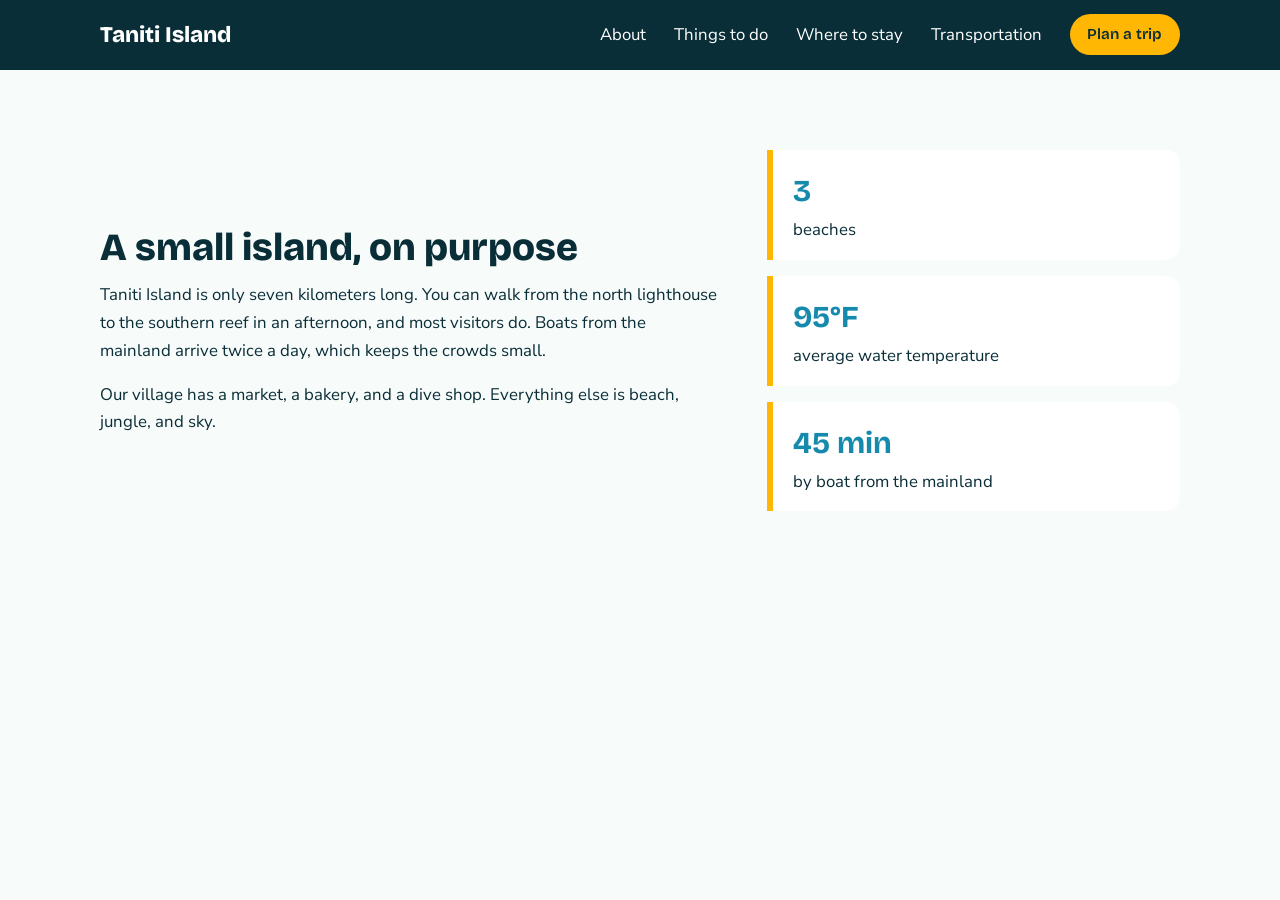
==== about.html @ 54d9e1b5 "initial ideas and first sample for Taniti" ====
<!DOCTYPE html>
<html lang="en">
<head>
  <meta charset="UTF-8">
  <meta name="viewport" content="width=device-width, initial-scale=1.0">
  <title>Taniti Island | Plan Your Escape</title>
  <meta name="description" content="Taniti Island: white sand, clear water, and slow mornings. Plan your trip.">
  <link rel="preconnect" href="https://fonts.googleapis.com">
  <link rel="preconnect" href="https://fonts.gstatic.com" crossorigin>
  <link href="https://fonts.googleapis.com/css2?family=Bricolage+Grotesque:wght@600;800&family=Nunito+Sans:wght@400;600&display=swap" rel="stylesheet">
  <link rel="stylesheet" href="styles.css">
</head>
<body>

  <!-- ===== HEADER / NAV ===== -->
  <header class="site-header">
    <div class="container nav-bar">
      <a href="index.html" class="logo">Taniti Island</a>

      <button class="nav-toggle" id="navToggle" aria-expanded="false" aria-controls="mainNav">
        Menu
      </button>

      <nav id="mainNav" class="main-nav" aria-label="Main navigation">
        <ul>
          <li><a href="about.html">About</a></li>
          <li><a href="activities.html">Things to do</a></li>
          <li><a href="stay.html">Where to stay</a></li>
          <li><a href="transportation.html">Transportation</a></li>
          <li><a href="book.html" class="btn btn-small">Plan a trip</a></li>
        </ul>
      </nav>
    </div>
  </header>

  <main>

   <!-- ===== ABOUT ===== -->
    <section id="about" class="section">
      <div class="container about-grid">
        <div>
          <h2>A small island, on purpose</h2>
          <p>
            Taniti Island is only seven kilometers long. You can walk from the
            north lighthouse to the southern reef in an afternoon, and most
            visitors do. Boats from the mainland arrive twice a day, which
            keeps the crowds small.
          </p>
          <p>
            Our village has a market, a bakery, and a dive shop. Everything else
            is beach, jungle, and sky.
          </p>
        </div>

        <ul class="stats">
          <li><strong>3</strong> beaches</li>
          <li><strong>95°F</strong> average water temperature</li>
          <li><strong>45 min</strong> by boat from the mainland</li>
        </ul>
      </div>
    </section>

</main>
---- styles.css ----
/* =========================================================
   Vela Island - styles.css
   1. Variables  2. Base  3. Layout  4. Header  5. Hero
   6. Sections   7. Cards 8. Form    9. Footer 10. Responsive
   ========================================================= */

/* ---------- 1. VARIABLES ---------- */
:root {
  --ink: #0a2e38;        /* deep lagoon, main text + dark sections */
  --lagoon: #168aad;     /* links and accents */
  --seafoam: #b8e6dc;    /* tinted backgrounds */
  --sun: #ffb703;        /* buttons and the sun */
  --paper: #f7fbfa;      /* page background */
  --white: #ffffff;

  --font-heading: "Bricolage Grotesque", "Trebuchet MS", sans-serif;
  --font-body: "Nunito Sans", Arial, sans-serif;

  --radius: 14px;
  --max-width: 1080px;
}

/* ---------- 2. BASE ---------- */
* {
  box-sizing: border-box;
  margin: 0;
  padding: 0;
}

html {
  scroll-behavior: smooth;
  scroll-padding-top: 70px; /* so the sticky header doesn't cover headings */
}

body {
  font-family: var(--font-body);
  font-size: 1.05rem;
  line-height: 1.65;
  color: var(--ink);
  background: var(--paper);
}

h1, h2, h3, .logo {
  font-family: var(--font-heading);
  line-height: 1.15;
}

h1 { font-size: clamp(2.2rem, 6vw, 4rem); font-weight: 800; }
h2 { font-size: clamp(1.7rem, 4vw, 2.4rem); font-weight: 800; margin-bottom: 0.75rem; }
h3 { font-size: 1.25rem; font-weight: 600; margin-bottom: 0.4rem; }

p + p { margin-top: 1rem; }

a { color: var(--lagoon); }

:focus-visible {
  outline: 3px solid var(--sun);
  outline-offset: 3px;
}

/* ---------- 3. LAYOUT ---------- */
.container {
  width: 90%;
  max-width: var(--max-width);
  margin: 0 auto;
}

.section {
  padding: 5rem 0;
}

.section-tinted { background: var(--seafoam); }

.section-dark {
  background: var(--ink);
  color: var(--white);
}

.section-intro {
  margin-bottom: 2rem;
  max-width: 50ch;
}

/* Buttons */
.btn {
  display: inline-block;
  padding: 0.85rem 1.6rem;
  background: var(--sun);
  color: var(--ink);
  font-family: var(--font-heading);
  font-weight: 600;
  font-size: 1rem;
  text-decoration: none;
  border: none;
  border-radius: 999px;
  cursor: pointer;
  transition: transform 0.15s ease, background 0.15s ease;
}

.btn:hover {
  background: #ffc933;
  transform: translateY(-2px);
}

.btn-small {
  padding: 0.5rem 1.1rem;
  font-size: 0.95rem;
}

/* ---------- 4. HEADER ---------- */
.site-header {
  position: sticky;
  top: 0;
  z-index: 10;
  background: var(--ink);
}

.nav-bar {
  display: flex;
  justify-content: space-between;
  align-items: center;
  padding: 0.9rem 0;
}

.logo {
  font-size: 1.4rem;
  font-weight: 800;
  color: var(--white);
  text-decoration: none;
}

.main-nav ul {
  display: flex;
  align-items: center;
  gap: 1.75rem;
  list-style: none;
}

.main-nav a {
  color: var(--white);
  text-decoration: none;
}

.main-nav a:not(.btn):hover {
  color: var(--seafoam);
  text-decoration: underline;
}

.main-nav a.btn { color: var(--ink); }

.nav-toggle {
  display: none; /* only shown on small screens, see section 10 */
  background: none;
  border: 2px solid var(--seafoam);
  color: var(--white);
  padding: 0.4rem 0.9rem;
  border-radius: 8px;
  font: inherit;
  cursor: pointer;
}

/* ---------- 5. HERO ---------- */
.hero {
  position: relative;
  overflow: hidden;
  padding: 7rem 0 9rem;
  color: var(--white);
  /* sky: deep blue at top fading to warm light near the horizon */
  background: linear-gradient(180deg, #0a2e38 0%, #168aad 60%, #7ed0c4 100%);
}

.sun {
  position: absolute;
  right: 12%;
  bottom: 4rem;
  width: 180px;
  height: 180px;
  border-radius: 50%;
  background: var(--sun);
  box-shadow: 0 0 80px 30px rgba(255, 183, 3, 0.45);
}

.hero-content {
  position: relative; /* keeps text above the sun */
}

.hero-content h1 { max-width: 14ch; }

.hero-text {
  max-width: 48ch;
  margin: 1.25rem 0 2rem;
  font-size: 1.15rem;
}

.wave {
  position: absolute;
  bottom: -1px;
  left: 0;
  width: 100%;
  height: 90px;
  fill: var(--paper);
}

/* ---------- 6. ABOUT ---------- */
.about-grid {
  display: grid;
  grid-template-columns: 1.5fr 1fr;
  gap: 3rem;
  align-items: center;
}

.stats {
  list-style: none;
  display: grid;
  gap: 1rem;
}

.stats li {
  padding: 1rem 1.25rem;
  background: var(--white);
  border-left: 6px solid var(--sun);
  border-radius: 0 var(--radius) var(--radius) 0;
}

.stats strong {
  display: block;
  font-family: var(--font-heading);
  font-size: 1.9rem;
  color: var(--lagoon);
}

/* ---------- 7. CARDS ---------- */
.card-grid {
  display: grid;
  grid-template-columns: repeat(auto-fit, minmax(250px, 1fr));
  gap: 1.5rem;
}

.card {
  background: var(--white);
  border-radius: var(--radius);
  overflow: hidden;
  padding-bottom: 1.5rem;
}

.card h3,
.card p {
  padding: 0 1.25rem;
}

.card h3 { margin-top: 1.1rem; }

/* Each card has a colored panel instead of a photo.
   Swap these for real <img> tags once you have photos. */
.card-art {
  height: 150px;
}

.art-reef   { background: linear-gradient(135deg, #168aad, #52b69a); }
.art-trail  { background: linear-gradient(135deg, #2d6a4f, #95d5b2); }
.art-sunset { background: linear-gradient(135deg, #ff7b54, #ffb703); }

/* Stay list */
.stay-list {
  display: grid;
  grid-template-columns: repeat(auto-fit, minmax(250px, 1fr));
  gap: 1.5rem;
}

.stay {
  padding: 1.5rem;
  border: 2px solid var(--seafoam);
  border-radius: var(--radius);
  transition: border-color 0.2s ease;
}

.stay:hover { border-color: var(--lagoon); }

.price {
  margin-top: 1rem;
  font-family: var(--font-heading);
  font-size: 1.6rem;
  font-weight: 800;
  color: var(--lagoon);
}

.price span {
  font-family: var(--font-body);
  font-size: 0.9rem;
  font-weight: 400;
  color: var(--ink);
}

/* ---------- 8. FORM ---------- */
.book-wrap {
  display: grid;
  grid-template-columns: 1fr 1.2fr;
  gap: 3rem;
  align-items: start;
}

.booking-form {
  display: grid;
  gap: 1.1rem;
}

.field { display: flex; flex-direction: column; gap: 0.35rem; }

.field-row {
  display: grid;
  grid-template-columns: 1fr 1fr;
  gap: 1rem;
}

label {
  font-weight: 600;
  font-size: 0.95rem;
}

input,
select {
  padding: 0.7rem 0.85rem;
  font: inherit;
  color: var(--ink);
  background: var(--white);
  border: 2px solid transparent;
  border-radius: 8px;
}

input:focus,
select:focus {
  outline: none;
  border-color: var(--sun);
}

/* The JS adds this class when a field fails validation */
input.invalid { border-color: #ff8a80; }

.error {
  min-height: 1.2em;
  font-size: 0.85rem;
  color: #ffb4ab;
}

.booking-form .btn { justify-self: start; }

.form-result {
  padding: 0;
  color: var(--seafoam);
}

.form-result.show {
  padding: 1rem 1.25rem;
  background: rgba(184, 230, 220, 0.15);
  border-left: 5px solid var(--seafoam);
  border-radius: 8px;
}

/* ---------- 9. FOOTER ---------- */
.site-footer {
  background: #061f27;
  color: var(--seafoam);
  padding: 2.5rem 0 1.5rem;
  font-size: 0.95rem;
}

.footer-grid {
  display: grid;
  grid-template-columns: repeat(auto-fit, minmax(200px, 1fr));
  gap: 1.5rem;
  align-items: center;
}

.footer-grid p + p { margin-top: 0; }

.copyright {
  width: 90%;
  max-width: var(--max-width);
  margin: 2rem auto 0;
  font-size: 0.85rem;
  opacity: 0.7;
}

/* ---------- 10. RESPONSIVE ---------- */
@media (max-width: 768px) {
  .section { padding: 3.5rem 0; }

  .nav-toggle { display: block; }

  .main-nav {
    display: none;
    position: absolute;
    top: 100%;
    left: 0;
    right: 0;
    background: var(--ink);
    padding: 1rem 5%;
  }

  .main-nav.open { display: block; }

  .main-nav ul {
    flex-direction: column;
    align-items: flex-start;
    gap: 1rem;
  }

  .hero { padding: 4.5rem 0 7rem; }

  .sun {
    width: 110px;
    height: 110px;
    right: 6%;
    bottom: 5rem;
  }

  .about-grid,
  .book-wrap {
    grid-template-columns: 1fr;
    gap: 2rem;
  }
}

@media (prefers-reduced-motion: reduce) {
  html { scroll-behavior: auto; }
  .btn { transition: none; }
}
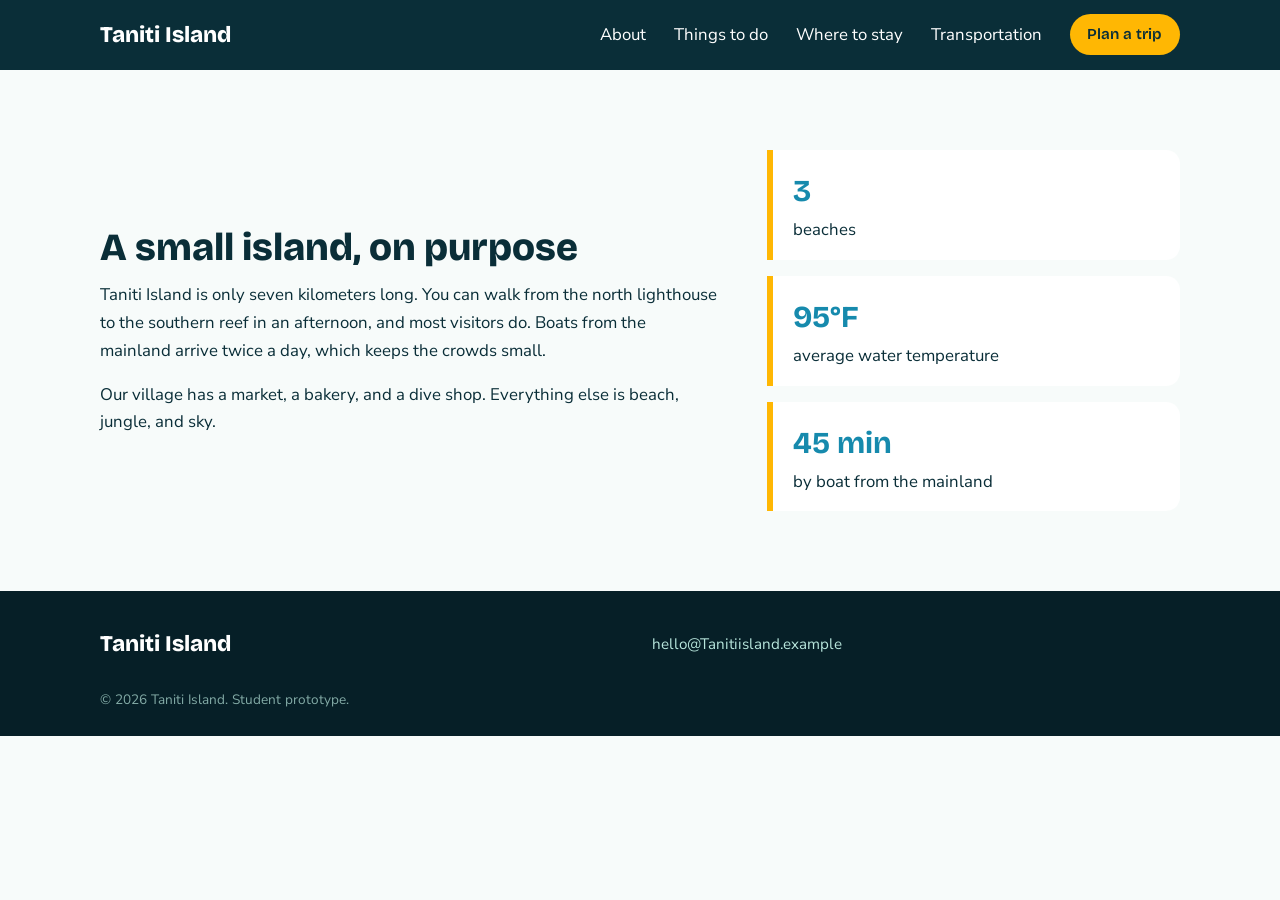
==== commit 6ed50d10: "Updated all Footers" ====
--- a/about.html
+++ b/about.html
@@ -60,4 +60,17 @@
       </div>
     </section>
 
-</main>+</main>
+
+<footer class="site-footer">
+    <div class="container footer-grid">
+      <p class="logo">Taniti Island</p>
+
+      <p>hello@Tanitiisland.example</p>
+    </div>
+    <p class="copyright">&copy; 2026 Taniti Island. Student prototype.</p>
+  </footer>
+
+  <script src="script.js"></script>
+</body>
+</html>
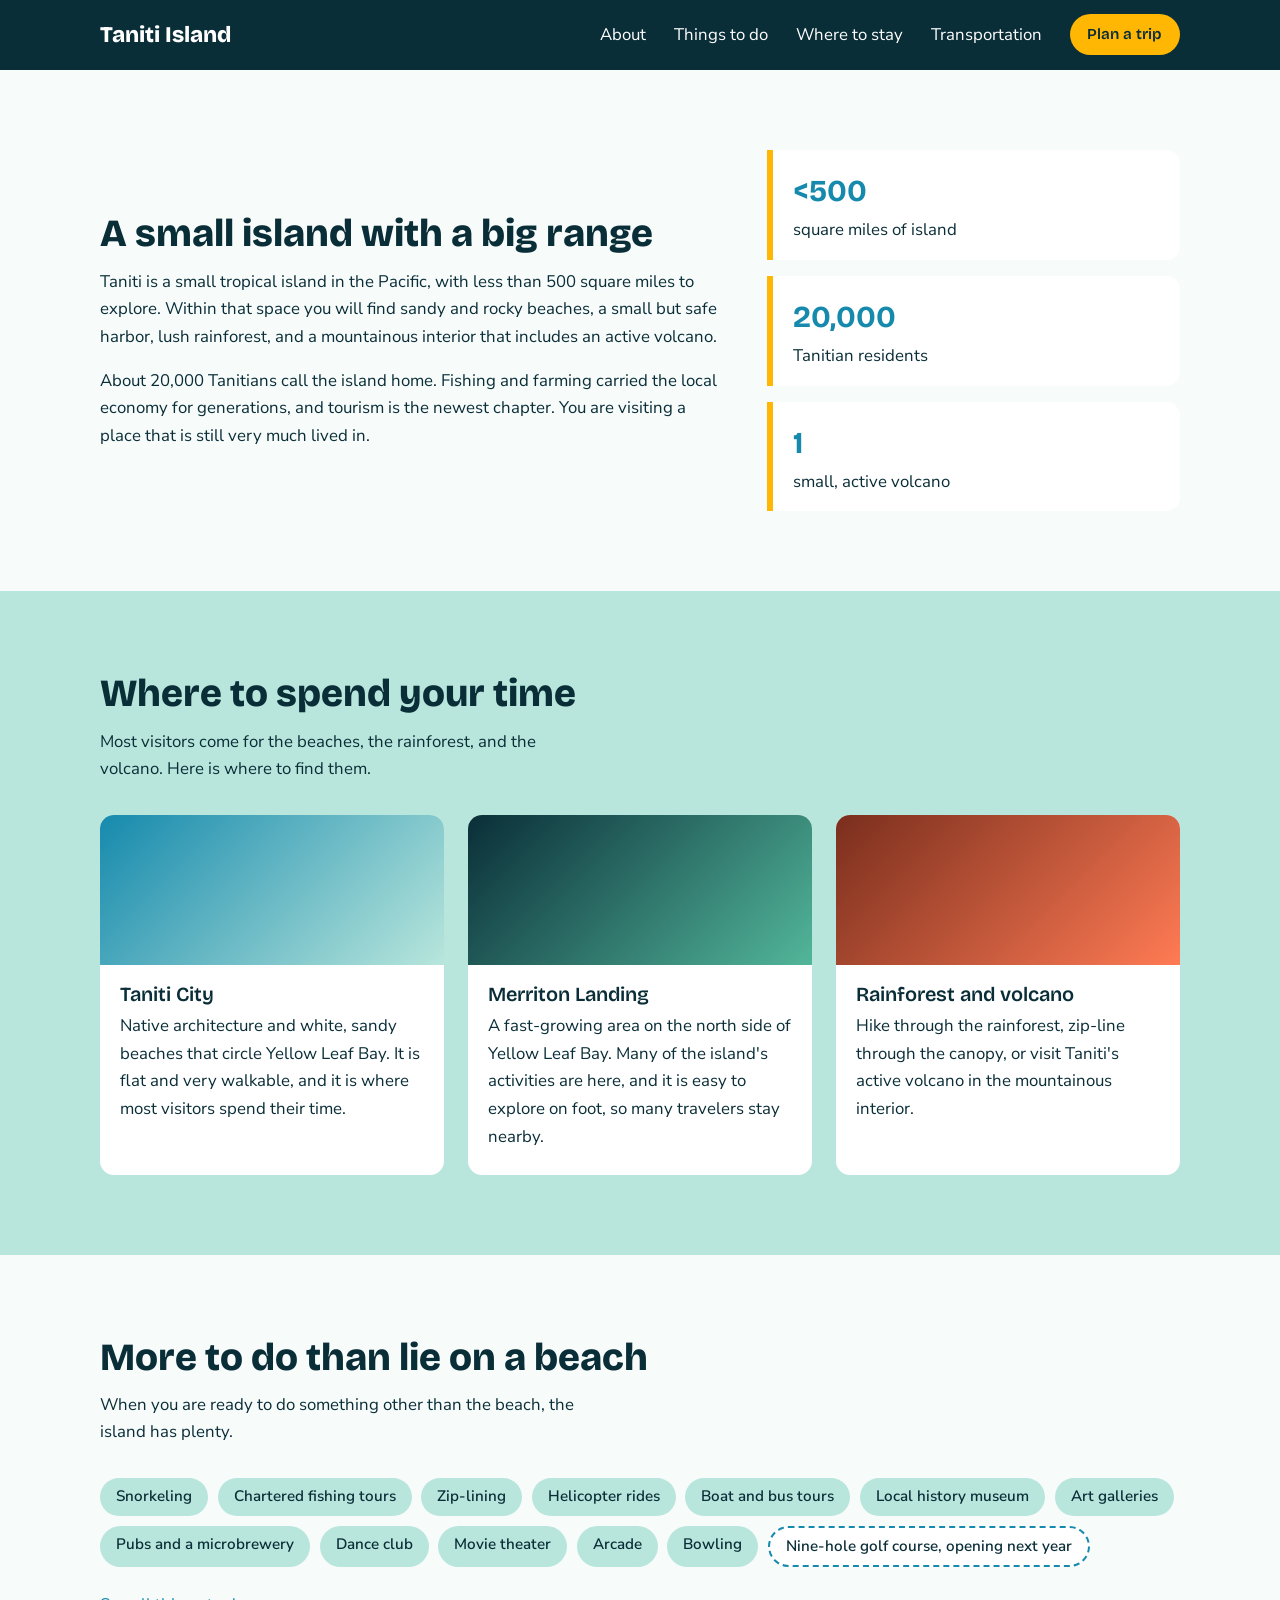
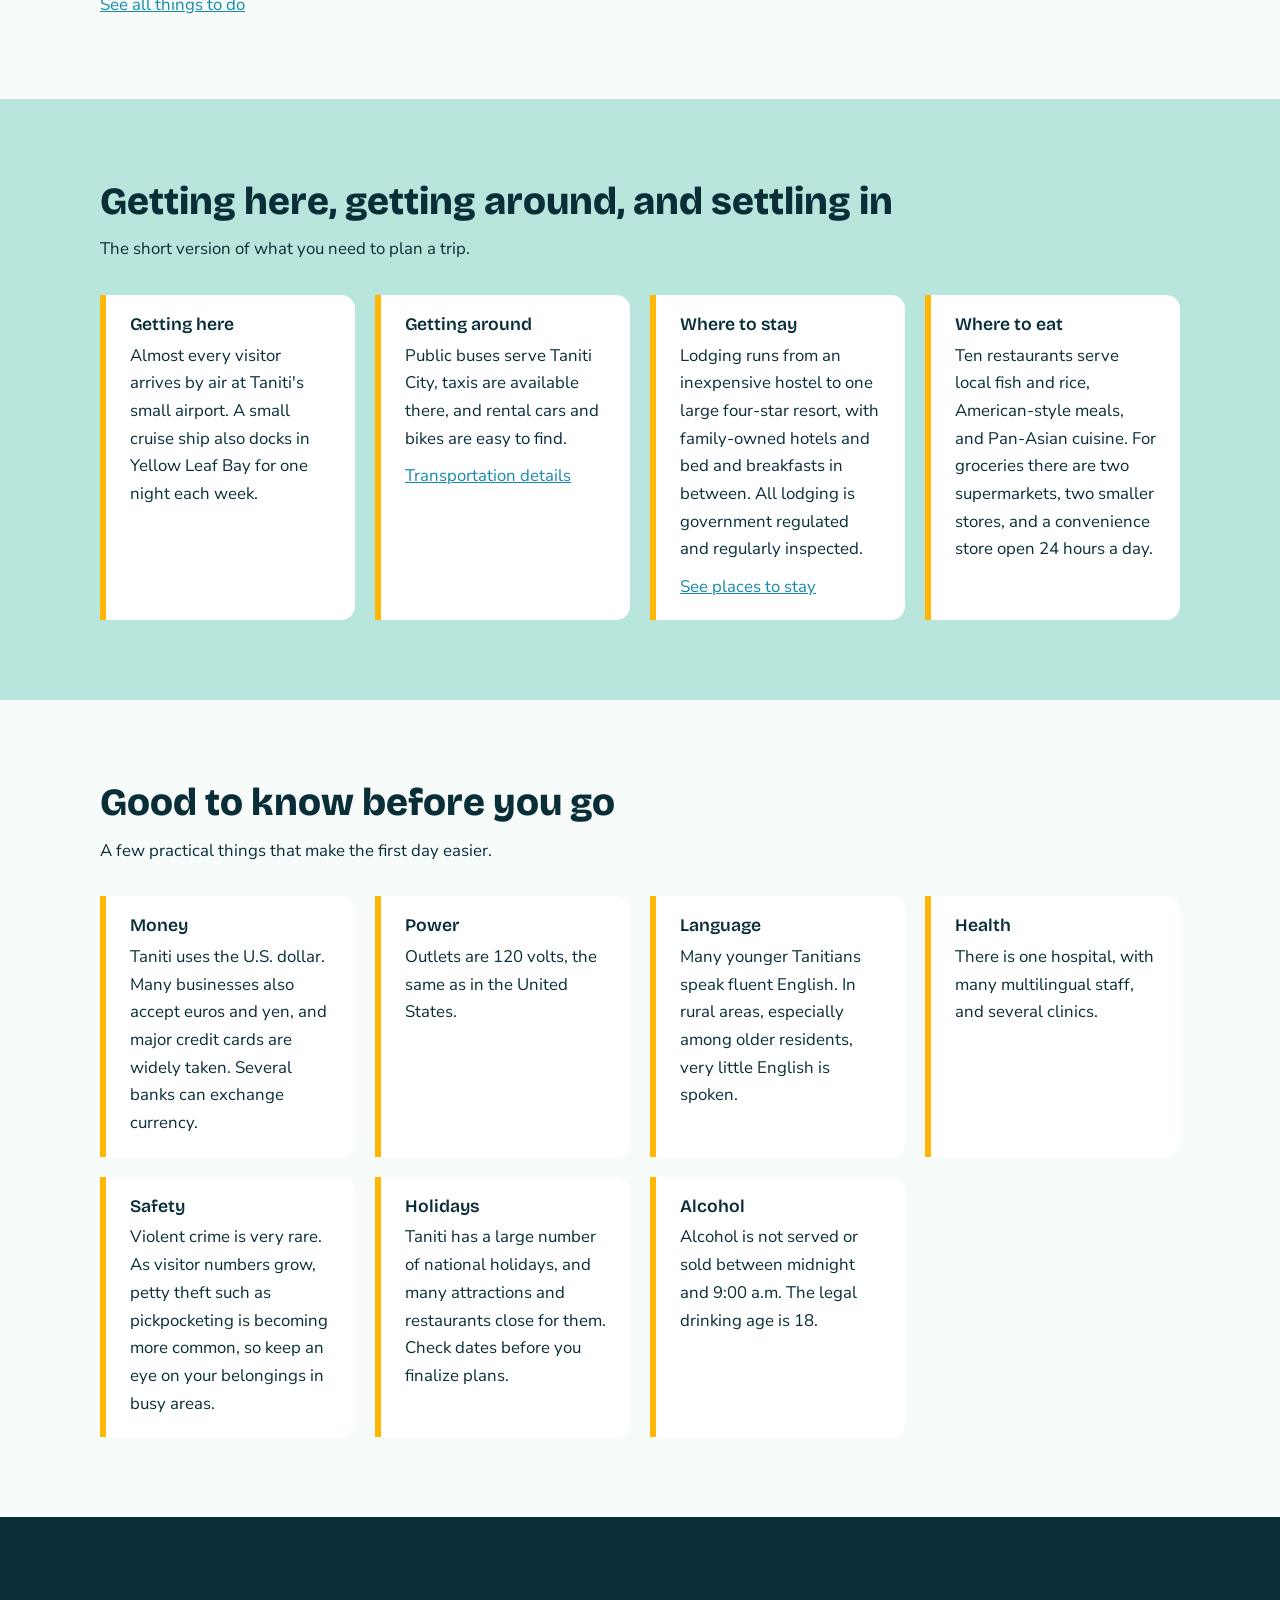
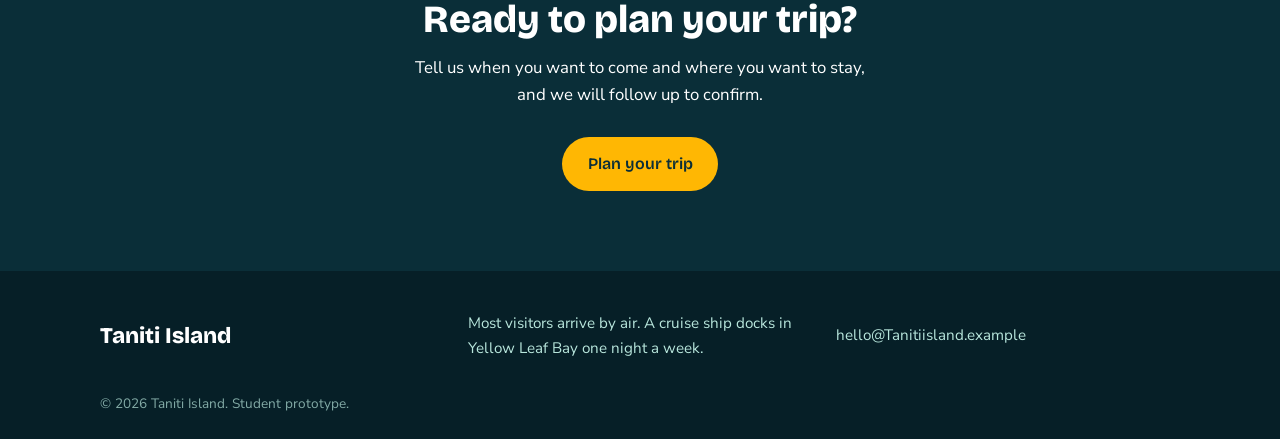
==== commit ceb041c5: "Updated pages to have more accurate information about the island instead of place holder info" ====
--- a/about.html
+++ b/about.html
@@ -3,8 +3,8 @@
 <head>
   <meta charset="UTF-8">
   <meta name="viewport" content="width=device-width, initial-scale=1.0">
-  <title>Taniti Island | Plan Your Escape</title>
-  <meta name="description" content="Taniti Island: white sand, clear water, and slow mornings. Plan your trip.">
+  <title>About Taniti | Taniti Island</title>
+  <meta name="description" content="Meet Taniti: a small tropical Pacific island with beaches, rainforest, a safe harbor, and an active volcano. Learn what to expect before you go.">
   <link rel="preconnect" href="https://fonts.googleapis.com">
   <link rel="preconnect" href="https://fonts.gstatic.com" crossorigin>
   <link href="https://fonts.googleapis.com/css2?family=Bricolage+Grotesque:wght@600;800&family=Nunito+Sans:wght@400;600&display=swap" rel="stylesheet">
@@ -35,37 +35,180 @@
 
   <main>
 
-   <!-- ===== ABOUT ===== -->
+    <!-- ===== ABOUT ===== -->
     <section id="about" class="section">
       <div class="container about-grid">
         <div>
-          <h2>A small island, on purpose</h2>
+          <h2>A small island with a big range</h2>
           <p>
-            Taniti Island is only seven kilometers long. You can walk from the
-            north lighthouse to the southern reef in an afternoon, and most
-            visitors do. Boats from the mainland arrive twice a day, which
-            keeps the crowds small.
+            Taniti is a small tropical island in the Pacific, with less than
+            500 square miles to explore. Within that space you will find sandy
+            and rocky beaches, a small but safe harbor, lush rainforest, and a
+            mountainous interior that includes an active volcano.
           </p>
           <p>
-            Our village has a market, a bakery, and a dive shop. Everything else
-            is beach, jungle, and sky.
+            About 20,000 Tanitians call the island home. Fishing and farming
+            carried the local economy for generations, and tourism is the
+            newest chapter. You are visiting a place that is still very much
+            lived in.
           </p>
         </div>
 
         <ul class="stats">
-          <li><strong>3</strong> beaches</li>
-          <li><strong>95°F</strong> average water temperature</li>
-          <li><strong>45 min</strong> by boat from the mainland</li>
+          <li><strong>&lt;500</strong> square miles of island</li>
+          <li><strong>20,000</strong> Tanitian residents</li>
+          <li><strong>1</strong> small, active volcano</li>
         </ul>
       </div>
     </section>
 
-</main>
-
-<footer class="site-footer">
+    <!-- ===== WHERE TO SPEND YOUR TIME ===== -->
+    <section id="explore" class="section section-tinted">
+      <div class="container">
+        <h2>Where to spend your time</h2>
+        <p class="section-intro">Most visitors come for the beaches, the rainforest, and the volcano. Here is where to find them.</p>
+
+        <div class="card-grid">
+          <article class="card">
+            <div class="card-art art-city" aria-hidden="true"></div>
+            <h3>Taniti City</h3>
+            <p>Native architecture and white, sandy beaches that circle Yellow Leaf Bay. It is flat and very walkable, and it is where most visitors spend their time.</p>
+          </article>
+
+          <article class="card">
+            <div class="card-art art-landing" aria-hidden="true"></div>
+            <h3>Merriton Landing</h3>
+            <p>A fast-growing area on the north side of Yellow Leaf Bay. Many of the island's activities are here, and it is easy to explore on foot, so many travelers stay nearby.</p>
+          </article>
+
+          <article class="card">
+            <div class="card-art art-volcano" aria-hidden="true"></div>
+            <h3>Rainforest and volcano</h3>
+            <p>Hike through the rainforest, zip-line through the canopy, or visit Taniti's active volcano in the mountainous interior.</p>
+          </article>
+        </div>
+      </div>
+    </section>
+
+    <!-- ===== THINGS TO DO ===== -->
+    <section id="do" class="section">
+      <div class="container">
+        <h2>More to do than lie on a beach</h2>
+        <p class="section-intro">When you are ready to do something other than the beach, the island has plenty.</p>
+
+        <ul class="pill-list">
+          <li>Snorkeling</li>
+          <li>Chartered fishing tours</li>
+          <li>Zip-lining</li>
+          <li>Helicopter rides</li>
+          <li>Boat and bus tours</li>
+          <li>Local history museum</li>
+          <li>Art galleries</li>
+          <li>Pubs and a microbrewery</li>
+          <li>Dance club</li>
+          <li>Movie theater</li>
+          <li>Arcade</li>
+          <li>Bowling</li>
+          <li class="soon">Nine-hole golf course, opening next year</li>
+        </ul>
+
+        <p><a href="activities.html">See all things to do</a></p>
+      </div>
+    </section>
+
+    <!-- ===== GETTING HERE, AROUND, STAYING, EATING ===== -->
+    <section id="getting" class="section section-tinted">
+      <div class="container">
+        <h2>Getting here, getting around, and settling in</h2>
+        <p class="section-intro">The short version of what you need to plan a trip.</p>
+
+        <div class="fact-grid">
+          <div class="fact">
+            <h3>Getting here</h3>
+            <p>Almost every visitor arrives by air at Taniti's small airport. A small cruise ship also docks in Yellow Leaf Bay for one night each week.</p>
+          </div>
+
+          <div class="fact">
+            <h3>Getting around</h3>
+            <p>Public buses serve Taniti City, taxis are available there, and rental cars and bikes are easy to find.</p>
+            <p><a href="transportation.html">Transportation details</a></p>
+          </div>
+
+          <div class="fact">
+            <h3>Where to stay</h3>
+            <p>Lodging runs from an inexpensive hostel to one large four-star resort, with family-owned hotels and bed and breakfasts in between. All lodging is government regulated and regularly inspected.</p>
+            <p><a href="stay.html">See places to stay</a></p>
+          </div>
+
+          <div class="fact">
+            <h3>Where to eat</h3>
+            <p>Ten restaurants serve local fish and rice, American-style meals, and Pan-Asian cuisine. For groceries there are two supermarkets, two smaller stores, and a convenience store open 24 hours a day.</p>
+          </div>
+        </div>
+      </div>
+    </section>
+
+    <!-- ===== GOOD TO KNOW ===== -->
+    <section id="know" class="section">
+      <div class="container">
+        <h2>Good to know before you go</h2>
+        <p class="section-intro">A few practical things that make the first day easier.</p>
+
+        <div class="fact-grid">
+          <div class="fact">
+            <h3>Money</h3>
+            <p>Taniti uses the U.S. dollar. Many businesses also accept euros and yen, and major credit cards are widely taken. Several banks can exchange currency.</p>
+          </div>
+
+          <div class="fact">
+            <h3>Power</h3>
+            <p>Outlets are 120 volts, the same as in the United States.</p>
+          </div>
+
+          <div class="fact">
+            <h3>Language</h3>
+            <p>Many younger Tanitians speak fluent English. In rural areas, especially among older residents, very little English is spoken.</p>
+          </div>
+
+          <div class="fact">
+            <h3>Health</h3>
+            <p>There is one hospital, with many multilingual staff, and several clinics.</p>
+          </div>
+
+          <div class="fact">
+            <h3>Safety</h3>
+            <p>Violent crime is very rare. As visitor numbers grow, petty theft such as pickpocketing is becoming more common, so keep an eye on your belongings in busy areas.</p>
+          </div>
+
+          <div class="fact">
+            <h3>Holidays</h3>
+            <p>Taniti has a large number of national holidays, and many attractions and restaurants close for them. Check dates before you finalize plans.</p>
+          </div>
+
+          <div class="fact">
+            <h3>Alcohol</h3>
+            <p>Alcohol is not served or sold between midnight and 9:00 a.m. The legal drinking age is 18.</p>
+          </div>
+        </div>
+      </div>
+    </section>
+
+    <!-- ===== CALL TO ACTION ===== -->
+    <section class="section section-dark cta">
+      <div class="container">
+        <h2>Ready to plan your trip?</h2>
+        <p>Tell us when you want to come and where you want to stay, and we will follow up to confirm.</p>
+        <a href="book.html" class="btn">Plan your trip</a>
+      </div>
+    </section>
+
+  </main>
+
+  <!-- ===== FOOTER ===== -->
+  <footer class="site-footer">
     <div class="container footer-grid">
       <p class="logo">Taniti Island</p>
-
+      <p>Most visitors arrive by air. A cruise ship docks in Yellow Leaf Bay one night a week.</p>
       <p>hello@Tanitiisland.example</p>
     </div>
     <p class="copyright">&copy; 2026 Taniti Island. Student prototype.</p>
--- a/styles.css
+++ b/styles.css
@@ -1,5 +1,5 @@
 /* =========================================================
-   Vela Island - styles.css
+   Taniti Island - styles.css
    1. Variables  2. Base  3. Layout  4. Header  5. Hero
    6. Sections   7. Cards 8. Form    9. Footer 10. Responsive
    ========================================================= */
@@ -381,6 +381,61 @@
   opacity: 0.7;
 }
 
+/* ---------- 9b. ABOUT + TRANSPORTATION PAGES ---------- */
+.art-city    { background: linear-gradient(135deg, #168aad, #b8e6dc); }
+.art-landing { background: linear-gradient(135deg, #0a2e38, #52b69a); }
+.art-volcano { background: linear-gradient(135deg, #7a2e1d, #ff7b54); }
+
+/* Short run of activity names */
+.pill-list {
+  display: flex;
+  flex-wrap: wrap;
+  gap: 0.6rem;
+  list-style: none;
+  margin: 1.5rem 0;
+}
+
+.pill-list li {
+  padding: 0.4rem 1rem;
+  background: var(--seafoam);
+  border-radius: 999px;
+  font-weight: 600;
+  font-size: 0.95rem;
+}
+
+.pill-list li.soon {
+  background: var(--white);
+  border: 2px dashed var(--lagoon);
+}
+
+/* Small info cards */
+.fact-grid {
+  display: grid;
+  grid-template-columns: repeat(auto-fit, minmax(240px, 1fr));
+  gap: 1.25rem;
+}
+
+.fact {
+  padding: 1.25rem 1.5rem;
+  background: var(--white);
+  border-left: 6px solid var(--sun);
+  border-radius: 0 var(--radius) var(--radius) 0;
+}
+
+.fact h3 { font-size: 1.1rem; }
+
+.fact p + p { margin-top: 0.6rem; }
+
+/* Call-to-action band */
+.cta {
+  text-align: center;
+}
+
+.cta p {
+  max-width: 48ch;
+  margin: 0 auto 1.75rem;
+}
+
 /* ---------- 10. RESPONSIVE ---------- */
 @media (max-width: 768px) {
   .section { padding: 3.5rem 0; }
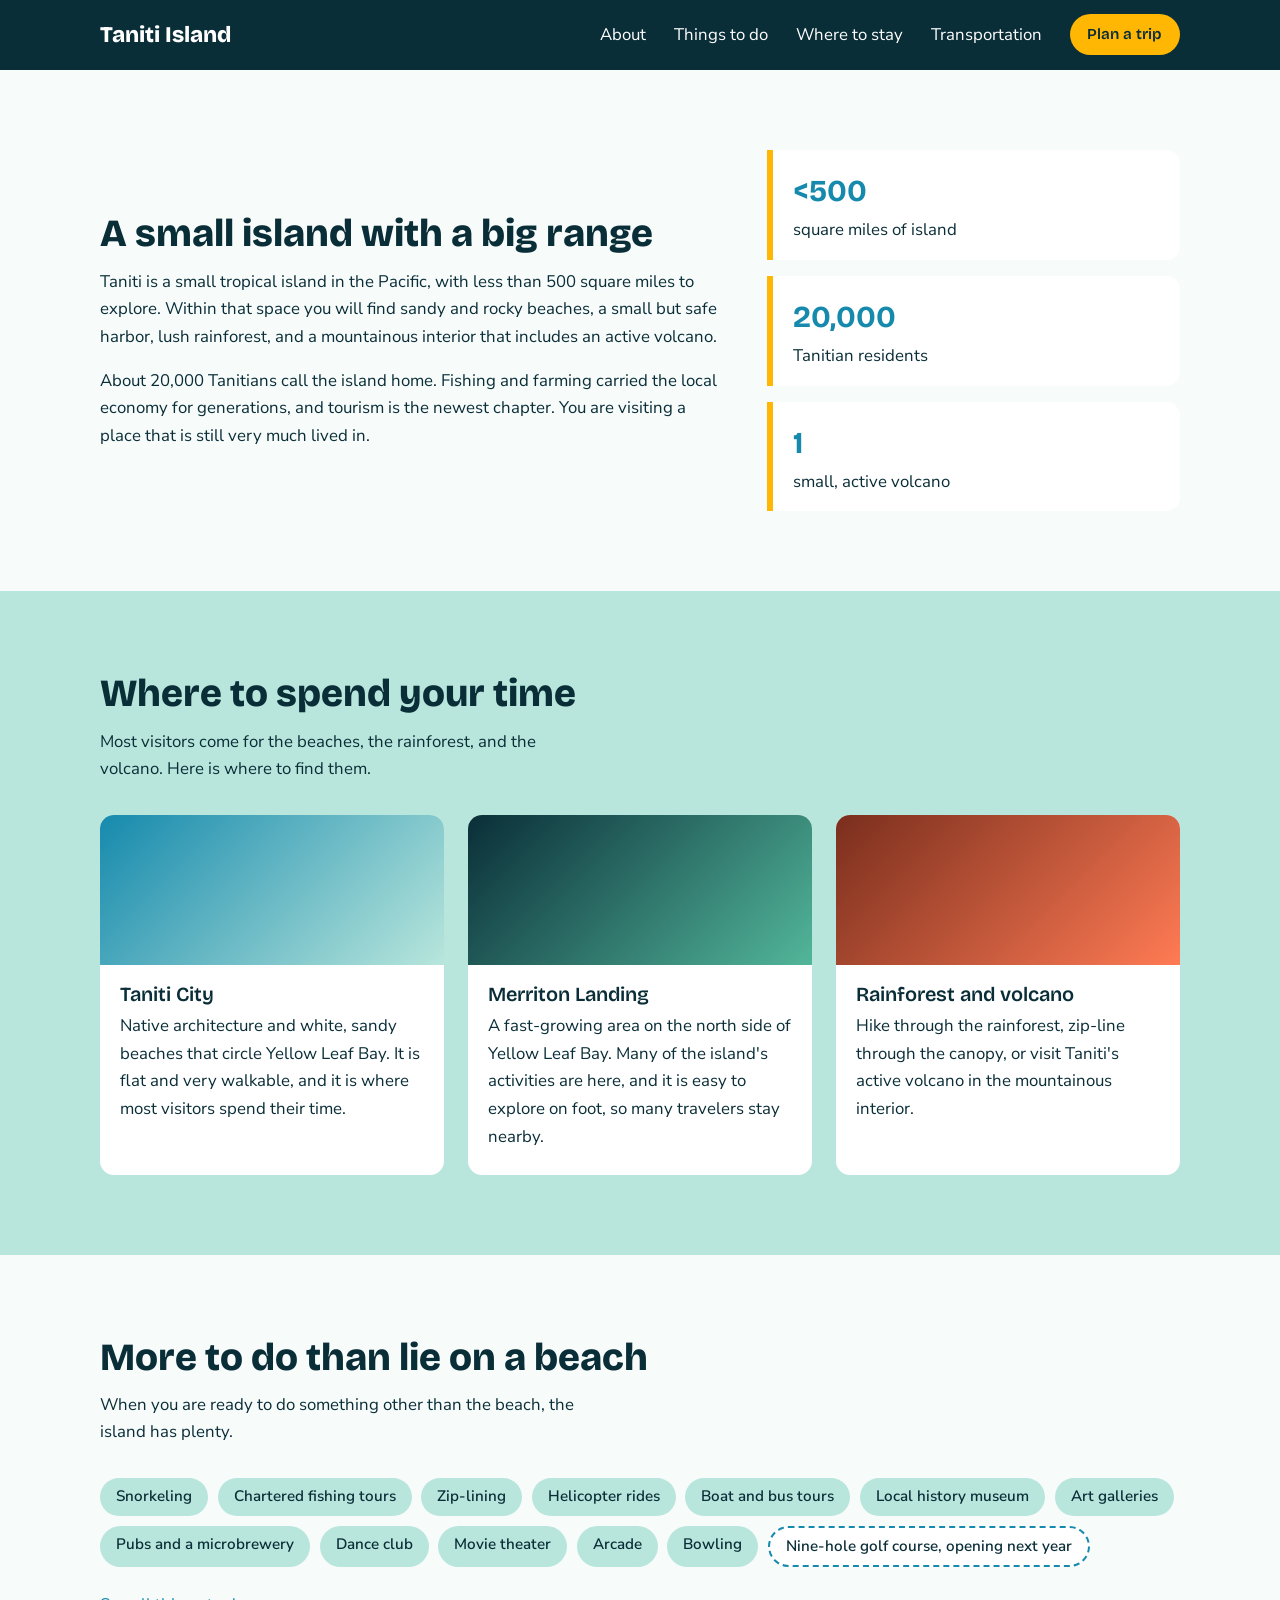
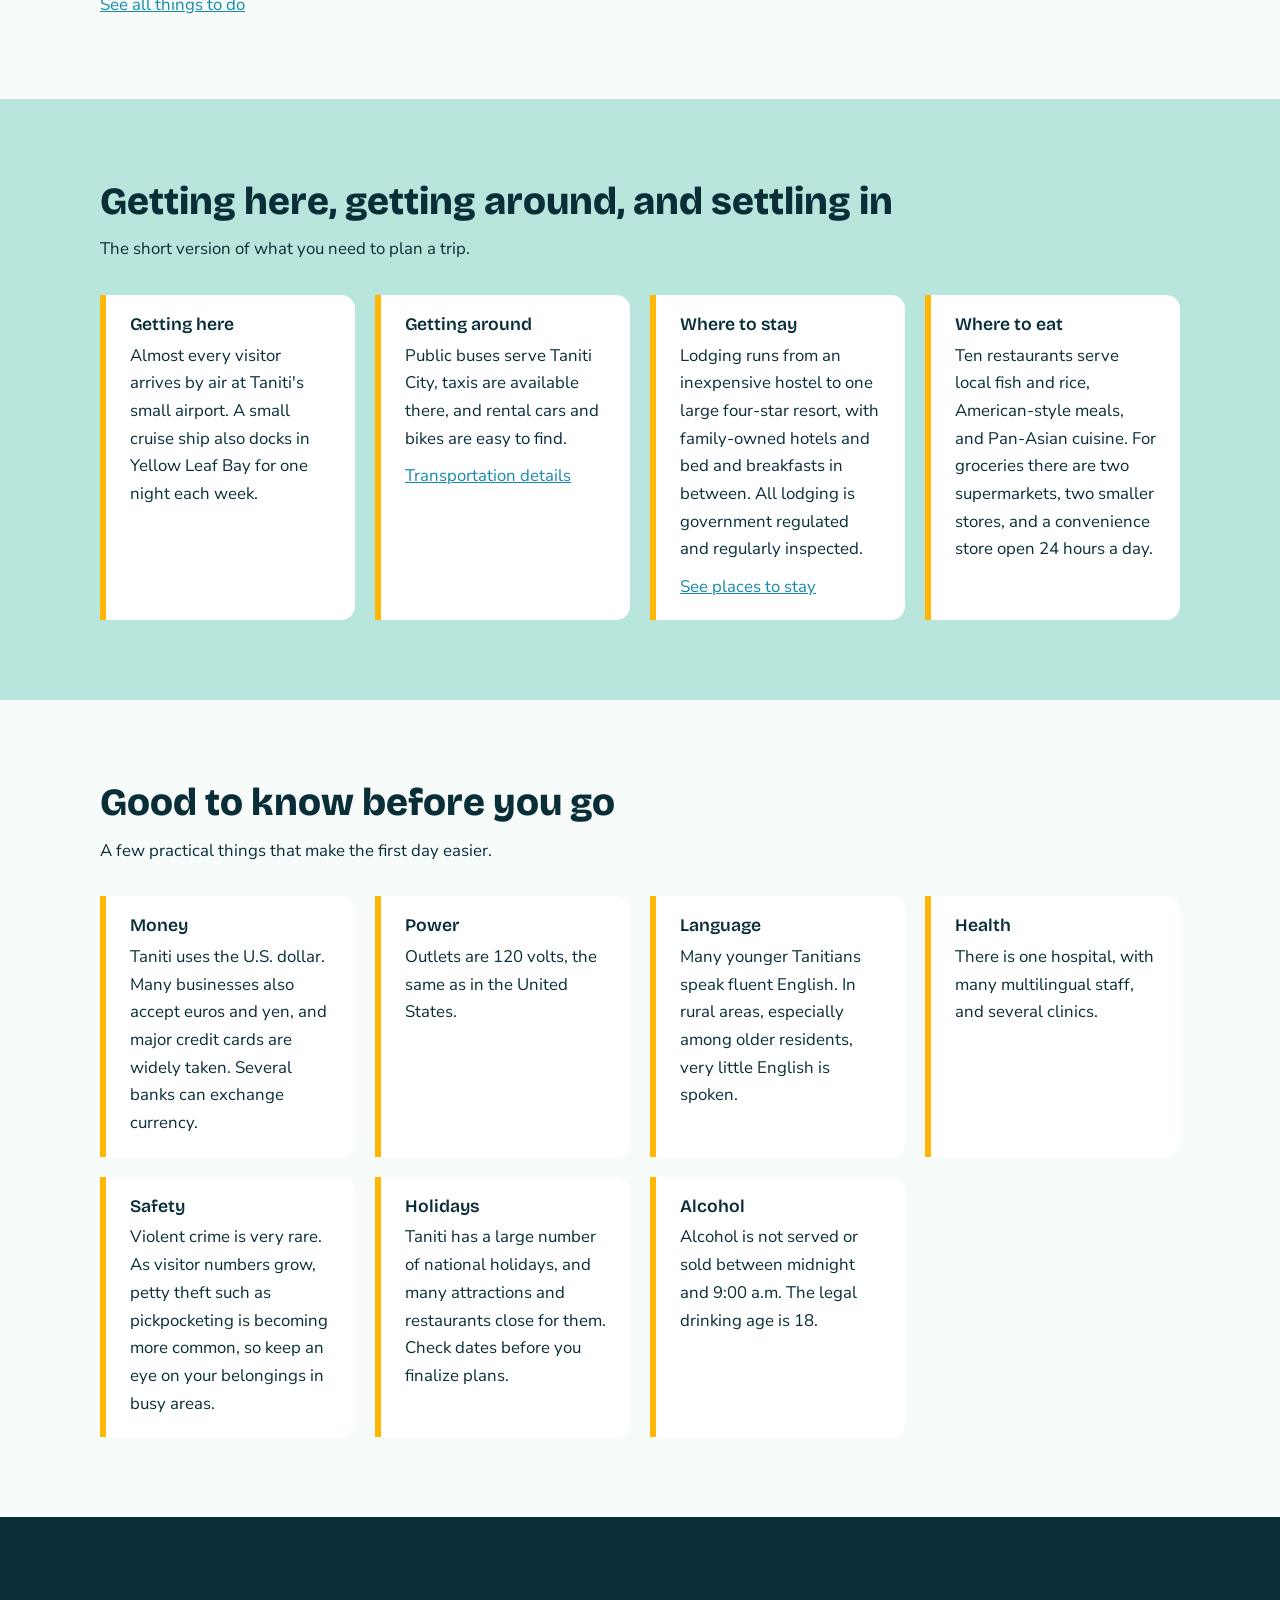
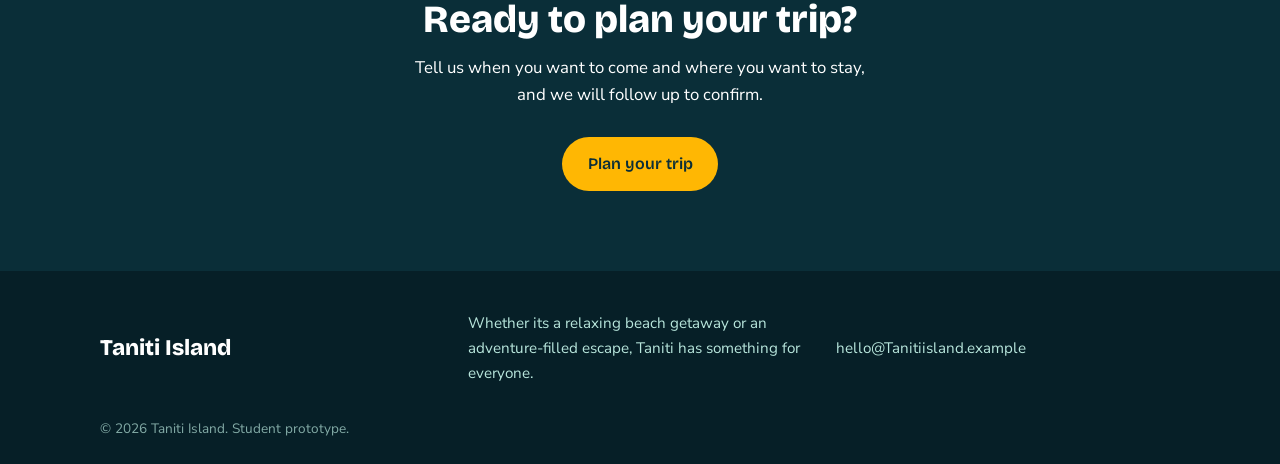
==== commit 07c2f59f: "Updated Footer, Updated Avaliable Locations to stay" ====
--- a/about.html
+++ b/about.html
@@ -208,7 +208,7 @@
   <footer class="site-footer">
     <div class="container footer-grid">
       <p class="logo">Taniti Island</p>
-      <p>Most visitors arrive by air. A cruise ship docks in Yellow Leaf Bay one night a week.</p>
+      <p>Whether its a relaxing beach getaway or an adventure-filled escape, Taniti has something for everyone.</p>
       <p>hello@Tanitiisland.example</p>
     </div>
     <p class="copyright">&copy; 2026 Taniti Island. Student prototype.</p>
